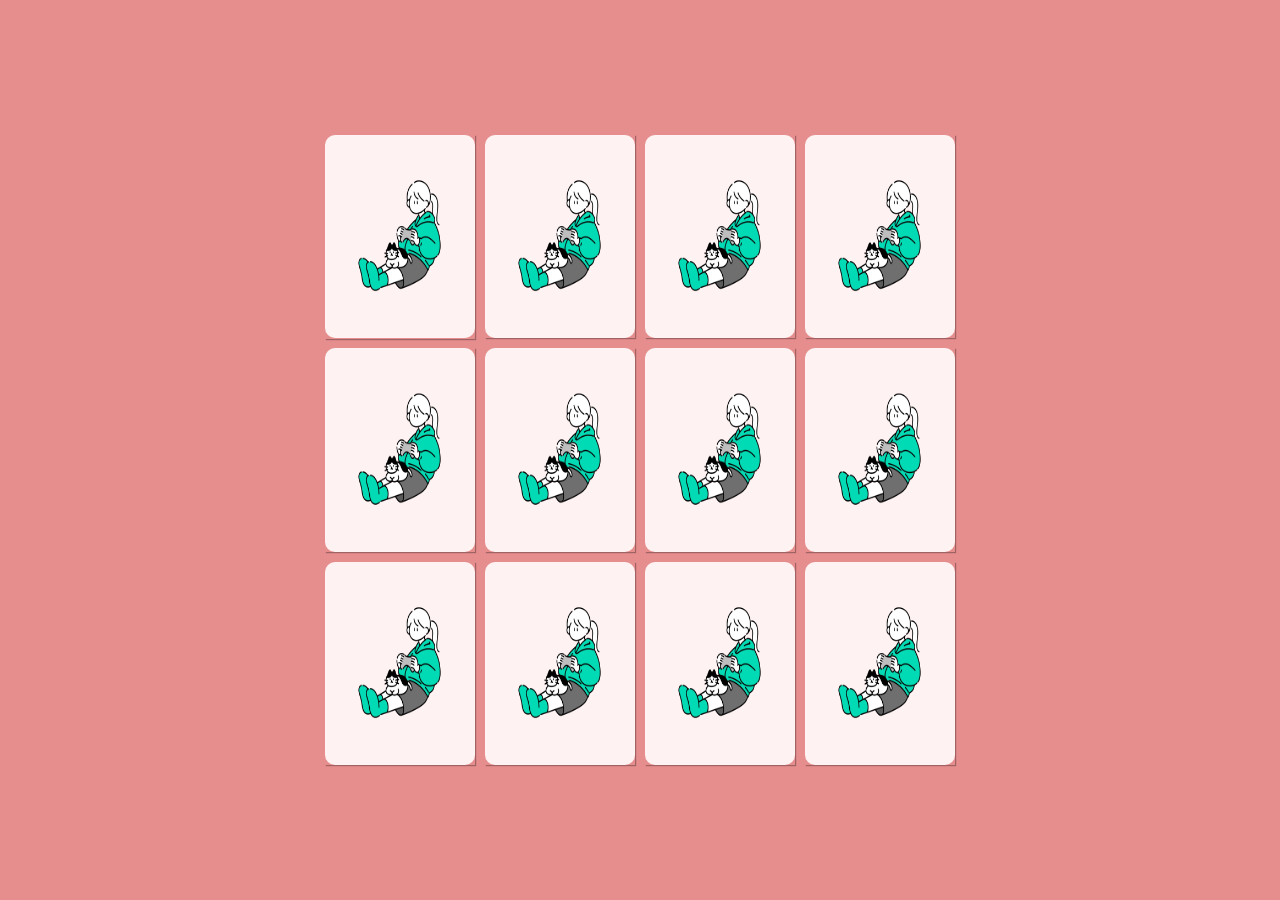
==== game/index.html @ b9d3af4d "Add files via upload" ====
<!DOCTYPE html>
<html lang="en">
<head>
  <meta charset="UTF-8">
  <title>Memory Game</title>

  <link rel="stylesheet" href="styles.css">
</head>
<body>
  
  
  <section class="memory-game">
    <div class="memory-card" data-framework="Imagem 1">
      <img class="front-face" src="../img/img_1.png" alt="Imagem 1" />
      <img class="back-face" src="../img/logo.png" alt="Logo TeacTeacher" />
    </div>
    <div class="memory-card" data-framework="Imagem 1">
      <img class="front-face" src="../img/img_1.png" alt="Imagem 1" />
      <img class="back-face" src="../img/logo.png" alt="Logo TeacTeacher" />
    </div>

    <div class="memory-card" data-framework="Imagem 2">
      <img class="front-face" src="../img/img2.png" alt="Imagem 2" />
      <img class="back-face" src="../img/logo.png" alt="Logo TeacTeacher" />
    </div>
    <div class="memory-card" data-framework="Imagem 2">
      <img class="front-face" src="../img/img2.png" alt="Imagem 2" />
      <img class="back-face" src="../img/logo.png" alt="Logo TeacTeacher" />
    </div>

    <div class="memory-card" data-framework="Imagem 3">
      <img class="front-face" src="../img/img3.png" alt="Imagem 3" />
      <img class="back-face" src="../img/logo.png" alt="Logo TeacTeacher" />
    </div>
    <div class="memory-card" data-framework="Imagem 3">
      <img class="front-face" src="../img/img3.png" alt="Imagem 3" />
      <img class="back-face" src="../img/logo.png" alt="Logo TeacTeacher" />
    </div>

    <div class="memory-card" data-framework="Imagem 4">
      <img class="front-face" src="../img/img4.png" alt="Imagem 4" />
      <img class="back-face" src="../img/logo.png" alt="Logo TeacTeacher" />
    </div>
    <div class="memory-card" data-framework="Imagem 4">
      <img class="front-face" src="../img/img4.png" alt="Imagem 4" />
      <img class="back-face" src="../img/logo.png" alt="Logo TeacTeacher" />
    </div>

    <div class="memory-card" data-framework="Imagem 5">
      <img class="front-face" src="../img/img5.png" alt="Imagem 5" />
      <img class="back-face" src="../img/logo.png" alt="Logo TeacTeacher" />
    </div>
    <div class="memory-card" data-framework="Imagem 5">
      <img class="front-face" src="../img/img5.png" alt="Imagem 5" />
      <img class="back-face" src="../img/logo.png" alt="Logo TeacTeacher" />
    </div>

    <div class="memory-card" data-framework="Imagem 6">
      <img class="front-face" src="../img/img6.png" alt="Imagem 6" />
      <img class="back-face" src="../img/logo.png" alt="Logo TeacTeacher" />
    </div>
    <div class="memory-card" data-framework="Imagem 6">
      <img class="front-face" src="../img/img6.png" alt="Imagem 6" />
      <img class="back-face" src="../img/logo.png" alt="Logo TeacTeacher" />
    </div>
  </section>

  
  <script src="scripts.js"></script>

  
</body>
</html>
---- game/styles.css ----
.bloco{
    height: 100px;
    width: 100px;
    margin: 5px;
    display: inline-block;
}

* {
    padding: 0;
    margin: 0;
    box-sizing: border-box;
  }
  
  body {
    width: 100vw;
    height: 100vh;
    display: flex;
    background-color: #E68D8D;
    align-items: center;
    justify-content: center;
    align-content: center;
  
  
  }
  
  .memory-game {
    width: 640px;
    height: 640px;
    display: flex;
    flex-wrap: wrap;
    
  }
  
  .memory-card {
    width: calc(25% - 10px);
    height: calc(33.333% - 10px);
    margin: 5px;
    position: relative;
    transform: scale(1);
    transform-style: preserve-3d;
    transition: transform .5s;
    box-shadow: 1px 1px 1px rgba(0,0,0,.3);
  }
  
  .memory-card:active {
    transform: scale(0.97);
    transition: transform .2s;
  }
  
  .memory-card.flip {
    transform: rotateY(180deg);
  }
  
  .front-face,
  .back-face {
    width: 100%;
    height: 100%;
    padding: 20px;
    position: absolute;
    border-radius: 10px;
    background: #FFF2F2;
    backface-visibility: hidden;
  }
  
  .front-face {
    transform: rotateY(180deg);
  }

  .upload-card {
    width: calc(25% - 10px);
    height: calc(33.333% - 10px);
    margin: 5px;
    position: relative;
    transform: scale(1);
    transform-style: preserve-3d;
    transition: transform .5s;
    box-shadow: 1px 1px 1px rgba(0,0,0,.3);
   
  }

  .form {
    display: flex;
    flex-direction: column;
    padding: 3%;
  }
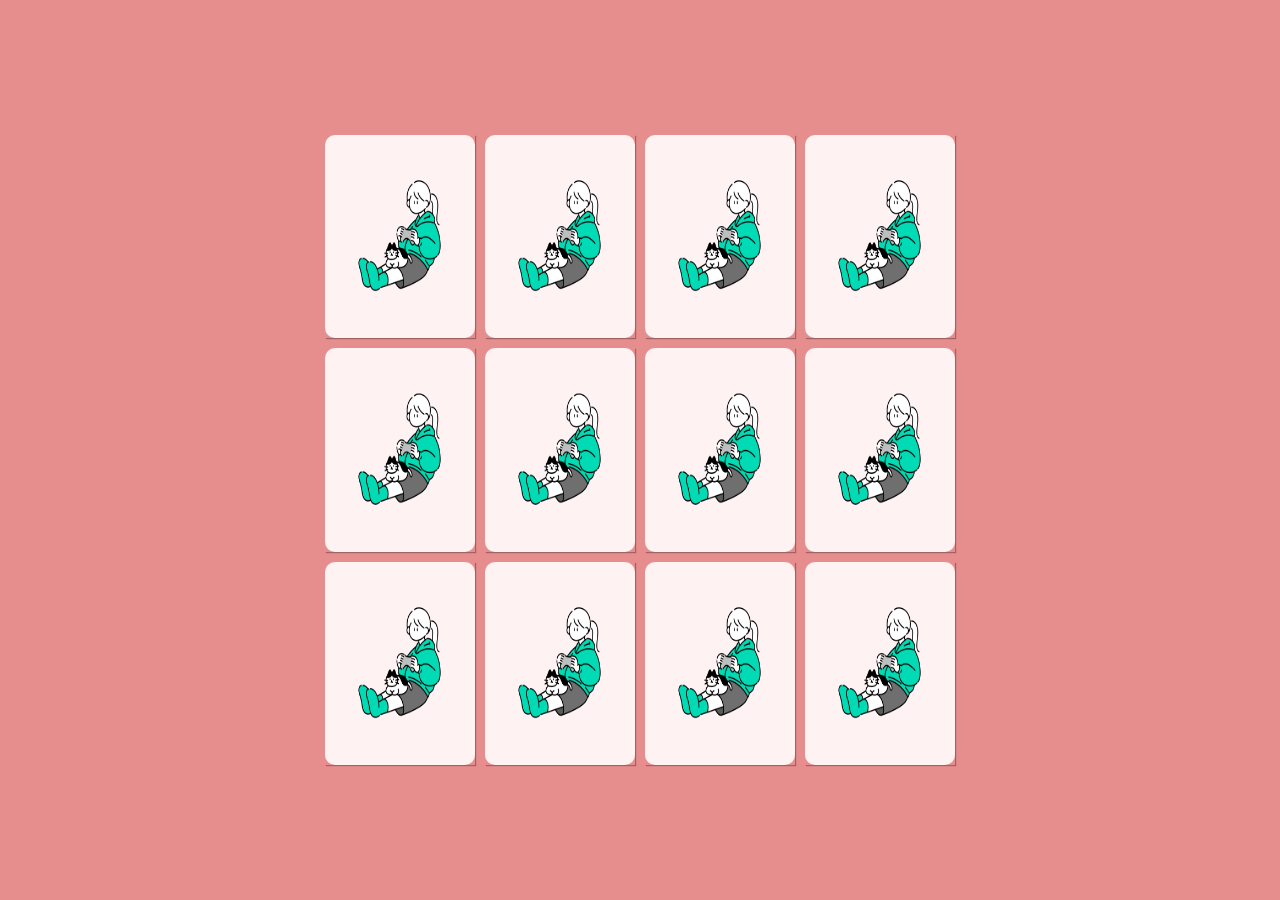
==== commit 168cc995: "Update index.html" ====
--- a/game/index.html
+++ b/game/index.html
@@ -4,7 +4,7 @@
   <meta charset="UTF-8">
   <title>Memory Game</title>
 
-  <link rel="stylesheet" href="styles.css">
+  <link rel="stylesheet" href="style.css">
 </head>
 <body>
   
@@ -70,4 +70,4 @@
 
   
 </body>
-</html>+</html>
--- a/game/style.css
+++ b/game/style.css
@@ -0,0 +1,88 @@
+.bloco{
+    height: 100px;
+    width: 100px;
+    margin: 5px;
+    display: inline-block;
+}
+
+* {
+    padding: 0;
+    margin: 0;
+    box-sizing: border-box;
+  }
+  
+  body {
+    width: 100vw;
+    height: 100vh;
+    display: flex;
+    background-color: #E68D8D;
+    align-items: center;
+    justify-content: center;
+    align-content: center;
+  
+  
+  }
+  
+  .memory-game {
+    width: 640px;
+    height: 640px;
+    display: flex;
+    flex-wrap: wrap;
+    
+  }
+  
+  .memory-card {
+    width: calc(25% - 10px);
+    height: calc(33.333% - 10px);
+    margin: 5px;
+    position: relative;
+    transform: scale(1);
+    transform-style: preserve-3d;
+    transition: transform .5s;
+    box-shadow: 1px 1px 1px rgba(0,0,0,.3);
+  }
+  
+  .memory-card:active {
+    transform: scale(0.97);
+    transition: transform .2s;
+  }
+  
+  .memory-card.flip {
+    transform: rotateY(180deg);
+  }
+  
+  .front-face,
+  .back-face {
+    width: 100%;
+    height: 100%;
+    padding: 20px;
+    position: absolute;
+    border-radius: 10px;
+    background: #FFF2F2;
+    backface-visibility: hidden;
+  }
+  
+  .front-face {
+    transform: rotateY(180deg);
+  }
+
+  .upload-card {
+    width: calc(25% - 10px);
+    height: calc(33.333% - 10px);
+    margin: 5px;
+    position: relative;
+    transform: scale(1);
+    transform-style: preserve-3d;
+    transition: transform .5s;
+    box-shadow: 1px 1px 1px rgba(0,0,0,.3);
+   
+  }
+
+  .form {
+    display: flex;
+    flex-direction: column;
+    padding: 3%;
+  }
+
+
+
